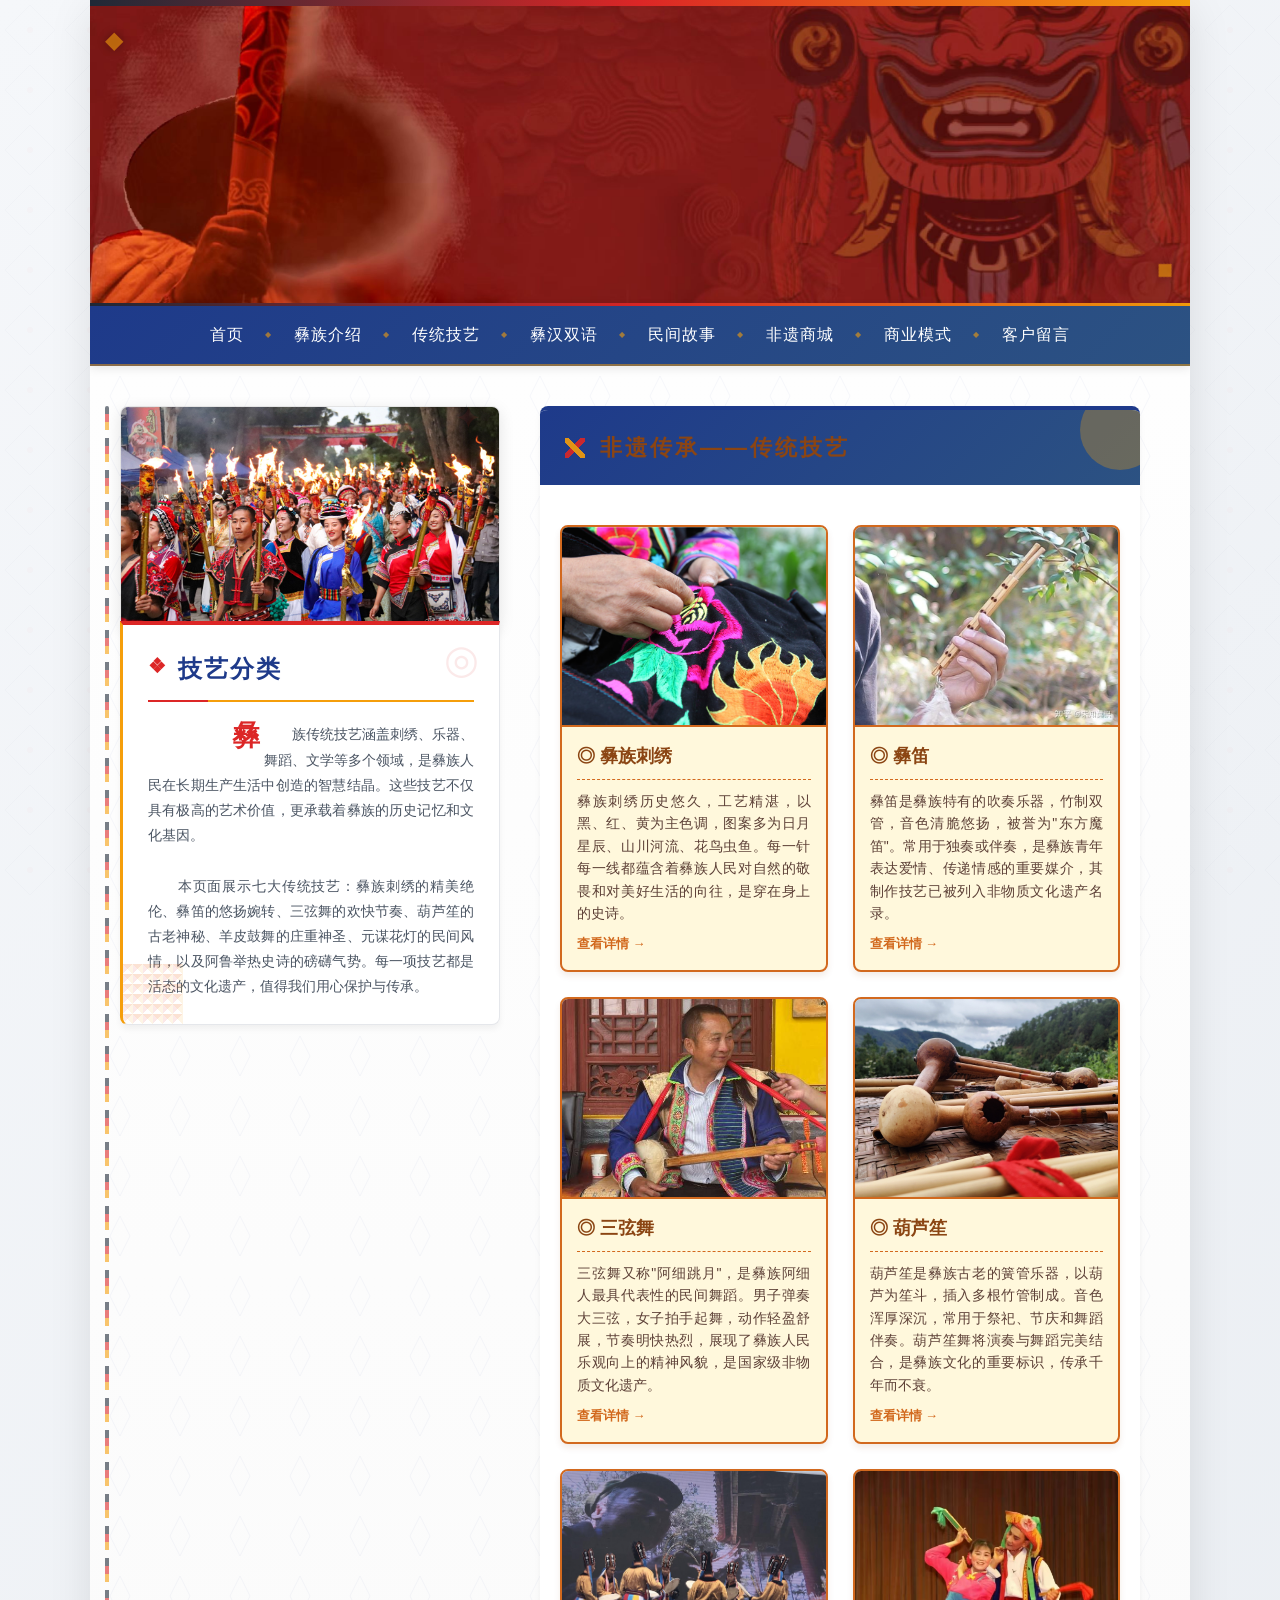
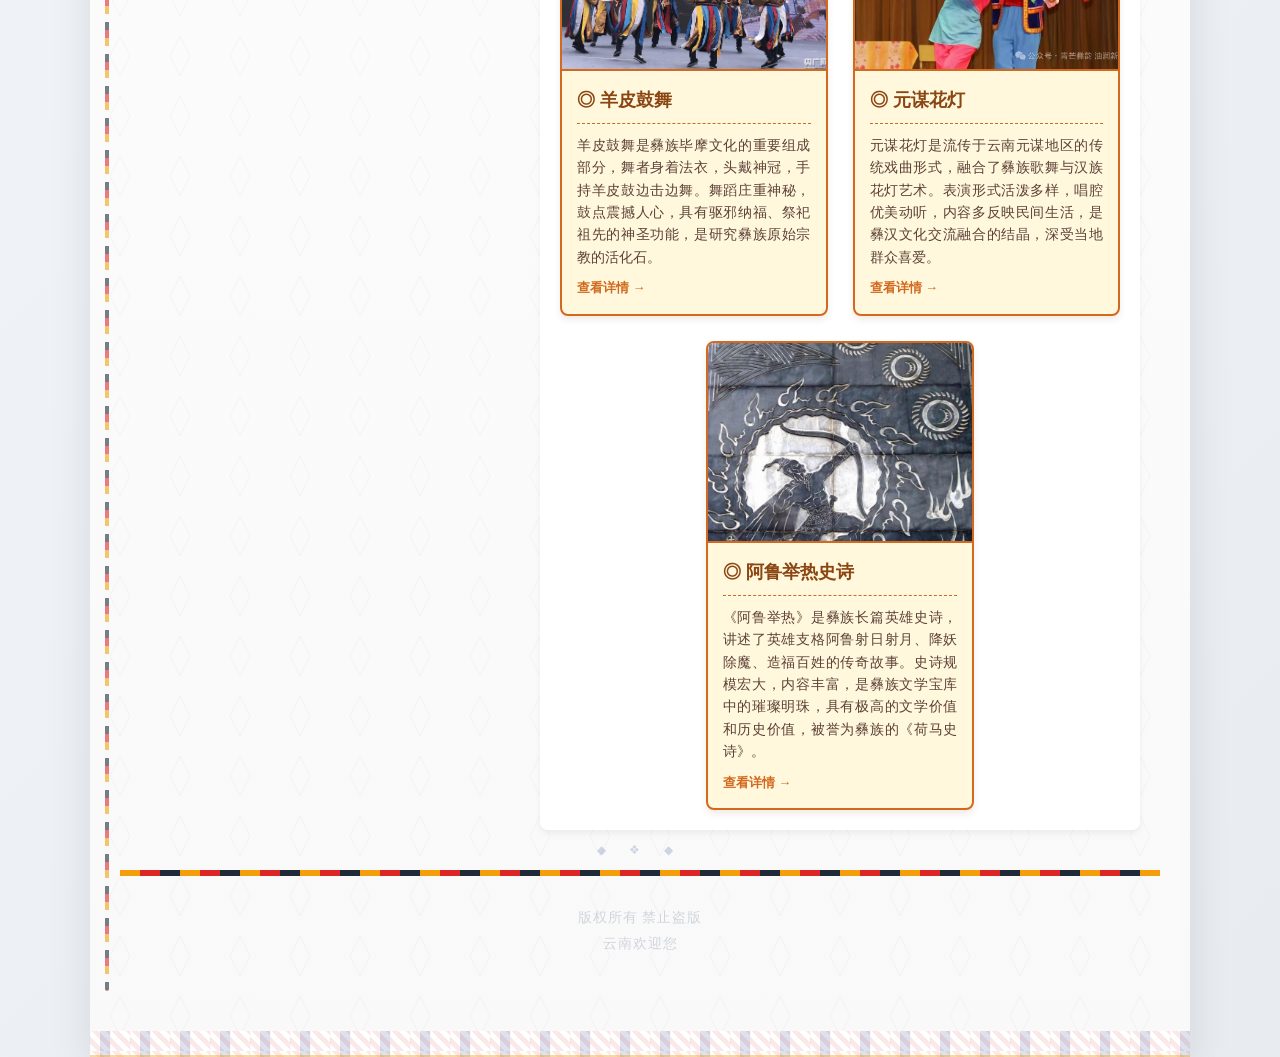
==== jiyi.html @ eeddff37 "Add files via upload" ====
<!DOCTYPE html PUBLIC "-//W3C//DTD XHTML 1.0 Transitional//EN" "http://www.w3.org/TR/xhtml1/DTD/xhtml1-transitional.dtd">
<html xmlns="http://www.w3.org/1999/xhtml">
<head>
<meta http-equiv="Content-Type" content="text/html; charset=utf-8" />
<title>非遗传承——传统技艺</title>
<link rel="stylesheet" type="text/css" href="css/index.css" />
<style type="text/css">
/* 传统技艺专用样式 */
.craft-container {
    width: 100%;
    padding: 20px;
    box-sizing: border-box;
}

.craft-grid {
    display: grid;
    grid-template-columns: 1fr 1fr;
    gap: 25px;
    margin-top: 20px;
}

.craft-item {
    background: #FFF8DC;
    border: 2px solid #D2691E;
    border-radius: 8px;
    overflow: hidden;
    transition: all 0.3s ease;
    box-shadow: 0 4px 6px rgba(139, 69, 19, 0.1);
}

.craft-item:hover {
    transform: translateY(-5px);
    box-shadow: 0 8px 15px rgba(139, 69, 19, 0.2);
    border-color: #8B4513;
}

.craft-image {
    width: 100%;
    height: 200px;
    overflow: hidden;
    border-bottom: 2px solid #D2691E;
}

.craft-image img {
    width: 100%;
    height: 100%;
    object-fit: cover;
    transition: transform 0.3s ease;
}

.craft-item:hover .craft-image img {
    transform: scale(1.05);
}

.craft-content {
    padding: 15px;
}

.craft-title {
    color: #8B4513;
    font-size: 18px;
    font-weight: bold;
    margin-bottom: 10px;
    border-bottom: 1px dashed #D2691E;
    padding-bottom: 8px;
}

.craft-desc {
    color: #5D4037;
    font-size: 14px;
    line-height: 1.6;
    text-align: justify;
}

.craft-link {
    display: inline-block;
    margin-top: 10px;
    color: #D2691E;
    text-decoration: none;
    font-weight: bold;
    font-size: 13px;
}

.craft-link:hover {
    color: #8B4513;
    text-decoration: underline;
}

/* 响应式：小屏幕单列显示 */
@media (max-width: 768px) {
    .craft-grid {
        grid-template-columns: 1fr;
    }
}
</style>
</head>

<body>

<div class="page">
<div class="banner"><img src="images/banner.jpg" /></div>

  <div class="daohang">
        <p><a href="index.html">首页</a></p>
        <p><a href="jieshao.html">彝族介绍</a></p>
        <p><a href="jiyi.html">传统技艺</a></p>
        <p><a href="shuangyu.html">彝汉双语</a></p>
        <p><a href="gushi.html">民间故事</a></p>
        <p><a href="shangcheng.html">非遗商城</a></p>
        <p><a href="shangye.html">商业模式</a></p>
        <p><a href="liuyan.html">客户留言</a></p>
    </div>


<div class="content">

<div class="zuo">
<img src="images/zuo1.jpg" />
<div class="fangshi">
  <h1>技艺分类</h1>
  <p>　　彝族传统技艺涵盖刺绣、乐器、舞蹈、文学等多个领域，是彝族人民在长期生产生活中创造的智慧结晶。这些技艺不仅具有极高的艺术价值，更承载着彝族的历史记忆和文化基因。<br /><br />
  　　本页面展示七大传统技艺：彝族刺绣的精美绝伦、彝笛的悠扬婉转、三弦舞的欢快节奏、葫芦笙的古老神秘、羊皮鼓舞的庄重神圣、元谋花灯的民间风情，以及阿鲁举热史诗的磅礴气势。每一项技艺都是活态的文化遗产，值得我们用心保护与传承。<br />
  </p>
</div>
       
</div>


<div class="you">
<h2 style="color: #8B4513;">非遗传承——传统技艺</h2>

<div class="craft-container">
    <div class="craft-grid">
        
        <!-- 彝族刺绣 -->
        <div class="craft-item">
            <div class="craft-image">
                <img src="images/yixiu2.jpg" alt="彝族刺绣" />
            </div>
            <div class="craft-content">
                <div class="craft-title">◎ 彝族刺绣</div>
                <div class="craft-desc">
                    彝族刺绣历史悠久，工艺精湛，以黑、红、黄为主色调，图案多为日月星辰、山川河流、花鸟虫鱼。每一针每一线都蕴含着彝族人民对自然的敬畏和对美好生活的向往，是穿在身上的史诗。
                </div>
                <a href="yixiu.html" class="craft-link">查看详情 →</a>
            </div>
        </div>

        <!-- 彝笛 -->
        <div class="craft-item">
            <div class="craft-image">
                <img src="images/yidi2.jpg" alt="彝笛" />
            </div>
            <div class="craft-content">
                <div class="craft-title">◎ 彝笛</div>
                <div class="craft-desc">
                    彝笛是彝族特有的吹奏乐器，竹制双管，音色清脆悠扬，被誉为"东方魔笛"。常用于独奏或伴奏，是彝族青年表达爱情、传递情感的重要媒介，其制作技艺已被列入非物质文化遗产名录。
                </div>
                <a href="yidi.html" class="craft-link">查看详情 →</a>
            </div>
        </div>

        <!-- 三弦舞 -->
        <div class="craft-item">
            <div class="craft-image">
                <img src="images/sanxianwu.jpg" alt="三弦舞" />
            </div>
            <div class="craft-content">
                <div class="craft-title">◎ 三弦舞</div>
                <div class="craft-desc">
                    三弦舞又称"阿细跳月"，是彝族阿细人最具代表性的民间舞蹈。男子弹奏大三弦，女子拍手起舞，动作轻盈舒展，节奏明快热烈，展现了彝族人民乐观向上的精神风貌，是国家级非物质文化遗产。
                </div>
                <a href="sanxianwu.html" class="craft-link">查看详情 →</a>
            </div>
        </div>

        <!-- 葫芦笙 -->
        <div class="craft-item">
            <div class="craft-image">
                <img src="images/hulusheng2.jpg" alt="葫芦笙" />
            </div>
            <div class="craft-content">
                <div class="craft-title">◎ 葫芦笙</div>
                <div class="craft-desc">
                    葫芦笙是彝族古老的簧管乐器，以葫芦为笙斗，插入多根竹管制成。音色浑厚深沉，常用于祭祀、节庆和舞蹈伴奏。葫芦笙舞将演奏与舞蹈完美结合，是彝族文化的重要标识，传承千年而不衰。
                </div>
                <a href="hulusheng.html" class="craft-link">查看详情 →</a>
            </div>
        </div>

        <!-- 羊皮鼓舞 -->
        <div class="craft-item">
            <div class="craft-image">
                <img src="images/yangpiguwu2.jpg" alt="羊皮鼓舞" />
            </div>
            <div class="craft-content">
                <div class="craft-title">◎ 羊皮鼓舞</div>
                <div class="craft-desc">
                    羊皮鼓舞是彝族毕摩文化的重要组成部分，舞者身着法衣，头戴神冠，手持羊皮鼓边击边舞。舞蹈庄重神秘，鼓点震撼人心，具有驱邪纳福、祭祀祖先的神圣功能，是研究彝族原始宗教的活化石。
                </div>
                <a href="yangpiguwu.html" class="craft-link">查看详情 →</a>
            </div>
        </div>

        <!-- 元谋花灯 -->
        <div class="craft-item">
            <div class="craft-image">
                <img src="images/huadeng1.jpg" alt="元谋花灯" />
            </div>
            <div class="craft-content">
                <div class="craft-title">◎ 元谋花灯</div>
                <div class="craft-desc">
                    元谋花灯是流传于云南元谋地区的传统戏曲形式，融合了彝族歌舞与汉族花灯艺术。表演形式活泼多样，唱腔优美动听，内容多反映民间生活，是彝汉文化交流融合的结晶，深受当地群众喜爱。
                </div>
                <a href="huadeng.html" class="craft-link">查看详情 →</a>
            </div>
        </div>

        <!-- 阿鲁举热史诗 -->
        <div class="craft-item" style="grid-column: 1 / -1; max-width: 48%; margin: 0 auto;">
            <div class="craft-image">
                <img src="images/alujure2.jpg" alt="阿鲁举热史诗" />
            </div>
            <div class="craft-content">
                <div class="craft-title">◎ 阿鲁举热史诗</div>
                <div class="craft-desc">
                    《阿鲁举热》是彝族长篇英雄史诗，讲述了英雄支格阿鲁射日射月、降妖除魔、造福百姓的传奇故事。史诗规模宏大，内容丰富，是彝族文学宝库中的璀璨明珠，具有极高的文学价值和历史价值，被誉为彝族的《荷马史诗》。
                </div>
                <a href="alujure.html" class="craft-link">查看详情 →</a>
            </div>
        </div>

    </div>
</div>

</div>


<div class="clearit"></div>

<div class="foot"><p>版权所有 禁止盗版  <br />云南欢迎您</p></div>


</div>




</div>
</body>
</html>
---- css/index.css ----
@charset "utf-8";

/* ==================== 基础重置与字体 ==================== */
* {
    margin: 0;
    padding: 0;
    box-sizing: border-box;
}

body {
    font-family: "Microsoft YaHei", "SimSun", "PingFang SC", sans-serif;
    background: linear-gradient(135deg, #f5f7fa 0%, #e8ecf1 100%);
    color: #333;
    line-height: 1.6;
}

/* ==================== 页面容器 ==================== */
.page {
    width: 1100px;
    margin: 0 auto;
    background: #fff;
    box-shadow: 0 10px 40px rgba(0,0,0,0.1);
    min-height: 100vh;
    position: relative;
    overflow: hidden;
    /* 添加纸质纹理 */
    background-image: 
        linear-gradient(90deg, rgba(0,0,0,0.02) 1px, transparent 1px),
        linear-gradient(rgba(0,0,0,0.02) 1px, transparent 1px);
    background-size: 20px 20px, 20px 20px;
    background-position: center center;
}

/* 顶部三色装饰线 - 彝族黑、红、黄三色文化 */
.page::before {
    content: "";
    display: block;
    height: 6px;
    background: linear-gradient(90deg, #1f2937 0%, #dc2626 50%, #f59e0b 100%);
    width: 100%;
    position: relative;
}

/* 顶部装饰线下方添加彝族刺绣风格几何纹 */
.page::after {
    content: "";
    display: block;
    height: 24px;
    background: 
        repeating-linear-gradient(
            90deg,
            transparent 0px,
            transparent 10px,
            rgba(30, 58, 138, 0.15) 10px,
            rgba(30, 58, 138, 0.15) 20px,
            transparent 20px,
            transparent 30px
        ),
        repeating-linear-gradient(
            45deg,
            transparent 0px,
            transparent 5px,
            rgba(220, 38, 38, 0.1) 5px,
            rgba(220, 38, 38, 0.1) 10px
        );
    background-size: 40px 24px, 20px 20px;
    border-bottom: 2px solid rgba(245, 158, 11, 0.4);
}

/* ==================== 横幅区域 ==================== */
.banner {
    width: 100%;
    height: 300px;
    overflow: hidden;
    position: relative;
    border-bottom: 3px solid transparent;
    border-image: linear-gradient(90deg, #1f2937, #dc2626, #f59e0b) 1;
}

.banner img {
    width: 100%;
    height: 100%;
    object-fit: cover;
    transition: transform 0.5s ease;
}

.banner:hover img {
    transform: scale(1.02);
}

/* 横幅装饰角 - 彝族八角纹简版 */
.banner::before,
.banner::after {
    content: "◆";
    position: absolute;
    color: rgba(245, 158, 11, 0.6);
    font-size: 24px;
    z-index: 10;
    text-shadow: 0 0 10px rgba(0,0,0,0.3);
}

.banner::before {
    top: 15px;
    left: 15px;
}

.banner::after {
    bottom: 15px;
    right: 15px;
    transform: rotate(45deg);
}

/* ==================== 导航栏 ==================== */
.daohang {
    background: linear-gradient(135deg, #1e3a8a 0%, #2c5282 100%);
    padding: 0;
    box-shadow: 0 2px 10px rgba(0,0,0,0.1);
    position: sticky;
    top: 0;
    z-index: 100;
    display: flex;
    justify-content: center;
    align-items: center;
    height: 60px;
    /* 添加底部刺绣感边框 - 彝族黄 */
    border-bottom: 2px solid rgba(245, 158, 11, 0.5);
}

.daohang p {
    display: inline-block;
    margin: 0;
    position: relative;
}

.daohang a {
    display: block;
    color: #fff;
    text-decoration: none;
    padding: 0 25px;
    height: 60px;
    line-height: 60px;
    font-size: 16px;
    font-weight: 500;
    letter-spacing: 1px;
    transition: all 0.3s ease;
    position: relative;
    overflow: hidden;
}

/* 导航hover效果 - 金色滑入 */
.daohang a::before {
    content: "";
    position: absolute;
    bottom: 0;
    left: 0;
    width: 100%;
    height: 0;
    background: rgba(245, 158, 11, 0.9);
    transition: height 0.3s ease;
    z-index: -1;
}

/* 彝族火焰纹渐变扫过效果 */
.daohang a::after {
    content: "";
    position: absolute;
    top: 0;
    left: -100%;
    width: 100%;
    height: 100%;
    background: linear-gradient(
        90deg,
        transparent,
        rgba(245, 158, 11, 0.3),
        transparent
    );
    transition: left 0.5s;
    z-index: -1;
}

.daohang a:hover {
    color: #fff;
    transform: translateY(-2px);
}

.daohang a:hover::before {
    height: 100%;
}

.daohang a:hover::after {
    left: 100%;
}

/* 导航项分隔 - 彝族风格棱形 */
.daohang p:not(:last-child)::after {
    content: "◆";
    color: rgba(245, 158, 11, 0.6);
    font-size: 8px;
    position: absolute;
    right: -2px;
    top: 50%;
    transform: translateY(-50%);
}

/* ==================== 内容区域 ==================== */
.content {
    padding: 40px 30px;
    overflow: hidden;
    background: 
        url('data:image/svg+xml,<svg xmlns="http://www.w3.org/2000/svg" width="60" height="60" opacity="0.04"><path d="M30 10 L40 30 L30 50 L20 30 Z" fill="none" stroke="%231e3a8a" stroke-width="1"/></svg>'),
        linear-gradient(to bottom, #fefefe 0%, #f9f9f9 100%);
    background-size: 60px 60px, 100% 100%;
    position: relative;
}

/* 内容区侧边装饰线 - 彝族三色条纹（黑红黄） */
.content::before {
    content: "";
    position: absolute;
    left: 15px;
    top: 40px;
    bottom: 40px;
    width: 4px;
    background: repeating-linear-gradient(
        180deg,
        #1f2937 0px,    /* 彝族黑 */
        #1f2937 8px,
        #dc2626 8px,    /* 彝族红 */
        #dc2626 16px,
        #f59e0b 16px,   /* 彝族黄 */
        #f59e0b 24px,
        transparent 24px,
        transparent 32px
    );
    opacity: 0.6;
    border-radius: 2px;
}

/* ==================== 左侧栏 ==================== */
.zuo {
    width: 380px;
    float: left;
    margin-right: 40px;
    position: relative;
}

/* 彝族八角花装饰（银饰风格） */
.zuo::before {
    content: "✦";
    position: absolute;
    top: -15px;
    right: 20px;
    font-size: 32px;
    color: rgba(31, 41, 55, 0.15);
    font-family: serif;
    z-index: 10;
    text-shadow: 2px 2px 0 rgba(220, 38, 38, 0.1);
}

.zuo img {
    width: 100%;
    height: 220px;
    object-fit: cover;
    border-radius: 8px 8px 0 0;
    box-shadow: 0 4px 15px rgba(0,0,0,0.1);
    display: block;
    border: 1px solid rgba(0,0,0,0.1);
    border-bottom: none;
}

.fangshi {
    background: #fff;
    border: 1px solid #e5e7eb;
    border-top: 4px solid #dc2626;
    border-radius: 0 0 8px 8px;
    padding: 25px;
    margin-top: -5px;
    box-shadow: 0 4px 6px rgba(0,0,0,0.05);
    position: relative;
    /* 添加左侧民族色彩条 */
    border-left: 3px solid #f59e0b;
}

/* 右上角装饰 - 蜡染圆点 */
.fangshi::before {
    content: "◎";
    position: absolute;
    top: 15px;
    right: 20px;
    font-size: 40px;
    color: rgba(220, 38, 38, 0.1);
    font-family: serif;
    line-height: 1;
}

/* 彝族漆器纹样角落（左下角三角形几何纹） */
.fangshi::after {
    content: "";
    position: absolute;
    bottom: 0;
    left: 0;
    width: 60px;
    height: 60px;
    background: 
        linear-gradient(45deg, transparent 50%, rgba(245, 158, 11, 0.1) 50%),
        linear-gradient(-45deg, transparent 50%, rgba(220, 38, 38, 0.1) 50%);
    background-size: 10px 10px;
    border-radius: 0 0 0 8px;
    pointer-events: none;
}

.fangshi h1 {
    font-size: 24px;
    color: #1e3a8a;
    margin-bottom: 20px;
    padding-bottom: 12px;
    border-bottom: 2px solid #f59e0b;
    font-weight: 700;
    letter-spacing: 2px;
    position: relative;
    /* 标题前添加民族符号 */
    padding-left: 30px;
}

.fangshi h1::before {
    content: "❖";
    position: absolute;
    left: 0;
    color: #dc2626;
    font-size: 20px;
}

.fangshi h1::after {
    content: "";
    position: absolute;
    bottom: -2px;
    left: 0;
    width: 60px;
    height: 2px;
    background: #dc2626;
}

.fangshi p {
    font-size: 14px;
    line-height: 1.8;
    color: #4b5563;
    text-align: justify;
    text-indent: 2em;
    position: relative;
}

/* 段落首字下沉效果 - 古书风格 */
.fangshi p::first-letter {
    font-size: 2em;
    color: #dc2626;
    font-weight: bold;
    float: left;
    line-height: 1;
    margin-right: 4px;
    font-family: "SimSun", serif;
}

/* ==================== 右侧栏 ==================== */
.you {
    width: 600px;
    float: left;
    background: #fff;
    border-radius: 8px;
    box-shadow: 0 4px 6px rgba(0,0,0,0.05);
    overflow: hidden;
    position: relative;
    /* 添加顶部装饰边 */
    border-top: 4px solid #1e3a8a;
}

.you h2 {
    background: linear-gradient(135deg, #1e3a8a 0%, #2c5282 100%);
    color: #fff;
    padding: 20px 30px;
    font-size: 22px;
    margin: 0;
    font-weight: 600;
    letter-spacing: 3px;
    position: relative;
    overflow: hidden;
    /* 标题前加民族图标 - 彝族虎纹抽象 */
    padding-left: 60px;
}

/* 标题装饰 - 彝族虎纹/火焰纹简意（几何交叉） */
.you h2::before {
    content: "";
    position: absolute;
    left: 25px;
    top: 50%;
    transform: translateY(-50%);
    width: 20px;
    height: 20px;
    background: 
        linear-gradient(45deg, transparent 40%, #f59e0b 40%, #f59e0b 60%, transparent 60%),
        linear-gradient(-45deg, transparent 40%, #dc2626 40%, #dc2626 60%, transparent 60%);
    opacity: 0.9;
}

.you h2::after {
    content: "";
    position: absolute;
    right: -20px;
    top: -20px;
    width: 80px;
    height: 80px;
    background: rgba(245, 158, 11, 0.3);
    border-radius: 50%;
}

.neirong {
    padding: 30px;
    background: linear-gradient(to bottom, #fff 0%, #fafaf9 100%);
    position: relative;
}

/* 列表区域背景添加淡淡的几何纹 */
.neirong::before {
    content: "";
    position: absolute;
    top: 20px;
    right: 20px;
    width: 100px;
    height: 100px;
    background: url('data:image/svg+xml,<svg xmlns="http://www.w3.org/2000/svg" viewBox="0 0 100 100" opacity="0.03"><path d="M50 10 L90 50 L50 90 L10 50 Z" fill="none" stroke="%23dc2626" stroke-width="2"/></svg>');
    pointer-events: none;
}

.neirong ul {
    list-style: none;
    padding: 0;
}

.neirong li {
    padding: 12px 0;
    border-bottom: 1px dashed #d1d5db;
    color: #374151;
    font-size: 15px;
    position: relative;
    padding-left: 32px;
    transition: all 0.3s ease;
}

/* 列表标记改为民族风格的圆点 */
.neirong li::before {
    content: "●";
    position: absolute;
    left: 0;
    color: #f59e0b;
    font-size: 8px;
    top: 50%;
    transform: translateY(-50%);
    transition: all 0.3s ease;
}

/* 奇数项用红色点缀 */
.neirong li:nth-child(odd)::before {
    color: #dc2626;
}

/* 彝族火焰色渐变hover效果 */
.neirong li:hover {
    color: #1e3a8a;
    padding-left: 36px;
    background: linear-gradient(
        90deg,
        rgba(220, 38, 38, 0.05) 0%,
        rgba(245, 158, 11, 0.05) 50%,
        transparent 100%
    );
    border-bottom-color: #f59e0b;
    border-left: 3px solid #dc2626;
}

.neirong li:hover::before {
    color: #dc2626;
    transform: translateY(-50%) scale(1.5);
}

/* 图片样式 - 添加彝族三色刺绣边框 */
.neirong li img {
    width: 100%;
    height: auto;
    border-radius: 6px;
    margin: 15px 0;
    box-shadow: 0 4px 12px rgba(0,0,0,0.15);
    transition: all 0.3s ease;
    /* 彝族三色边框效果 */
    border: 2px solid transparent;
    border-image: linear-gradient(
        45deg,
        #1f2937 0%,
        #dc2626 50%,
        #f59e0b 100%
    ) 1;
    padding: 5px;
    background: #fff;
}

.neirong li img:hover {
    transform: scale(1.02) rotate(1deg);
    box-shadow: 0 8px 20px rgba(0,0,0,0.2);
    border-color: #f59e0b;
    border-image: linear-gradient(
        45deg,
        #f59e0b 0%,
        #dc2626 50%,
        #1f2937 100%
    ) 1;
}

/* ==================== 清除浮动 ==================== */
.clearit {
    clear: both;
    height: 40px;
    position: relative;
}

/* 清除浮动处的装饰分隔 */
.clearit::before {
    content: "◆ ❖ ◆";
    display: block;
    text-align: center;
    color: rgba(30, 58, 138, 0.2);
    font-size: 12px;
    letter-spacing: 10px;
    line-height: 40px;
}

/* ==================== 页脚 ==================== */
.foot {
    background: linear-gradient(135deg, #1f2937 0%, #111827 100%);
    color: #fff;
    text-align: center;
    padding: 35px 30px;
    margin-top: 0;
    position: relative;
    /* 添加民族图案底纹 */
    background-image: url('data:image/svg+xml,<svg xmlns="http://www.w3.org/2000/svg" width="40" height="40" opacity="0.05"><rect x="10" y="10" width="20" height="20" fill="none" stroke="%23ffffff" stroke-width="1"/></svg>');
}

/* 彝族回纹装饰线（黑红黄三色交替） */
.foot::before {
    content: "";
    display: block;
    height: 6px;
    background: 
        repeating-linear-gradient(
            90deg,
            #f59e0b 0px,
            #f59e0b 20px,
            #dc2626 20px,
            #dc2626 40px,
            #1f2937 40px,
            #1f2937 60px
        ),
        linear-gradient(90deg, #f59e0b, #dc2626, #1f2937, #dc2626, #f59e0b);
    background-size: 60px 100%, 100% 100%;
    position: absolute;
    top: 0;
    left: 0;
    right: 0;
}

/* 页脚装饰文字 */
.foot::after {
    content: "彩云之南";
    position: absolute;
    bottom: 10px;
    right: 20px;
    font-size: 12px;
    color: rgba(255,255,255,0.1);
    font-style: italic;
    letter-spacing: 4px;
}

.foot p {
    margin: 0;
    font-size: 14px;
    line-height: 1.8;
    color: #d1d5db;
    letter-spacing: 1px;
    position: relative;
}

/* ==================== 响应式优化 ==================== */
@media (max-width: 1120px) {
    .page {
        width: 95%;
        margin: 20px auto;
    }
    
    .zuo, .you {
        width: 100%;
        float: none;
        margin-right: 0;
        margin-bottom: 30px;
    }
    
    .daohang {
        flex-wrap: wrap;
        height: auto;
    }
    
    .daohang a {
        height: 50px;
        line-height: 50px;
        padding: 0 15px;
        font-size: 14px;
    }
    
    .content::before {
        display: none;
    }
}

/* ==================== 装饰性元素 ==================== */
/* 全局背景添加淡淡的彝绣几何纹理（八角花简化） */
body::before {
    content: "";
    position: fixed;
    top: 0;
    left: 0;
    width: 100%;
    height: 100%;
    background-image: 
        url('data:image/svg+xml,<svg xmlns="http://www.w3.org/2000/svg" width="60" height="60" opacity="0.02"><path d="M30 5 L55 30 L30 55 L5 30 Z" fill="none" stroke="%231f2937" stroke-width="1"/><circle cx="30" cy="30" r="3" fill="%23dc2626"/></svg>');
    pointer-events: none;
    z-index: -1;
}

/* 选中文字的颜色 - 彝族金 */
::selection {
    background: rgba(245, 158, 11, 0.3);
    color: #1e3a8a;
}

/* 滚动条美化 - 彝族三色 */
::-webkit-scrollbar {
    width: 10px;
}

::-webkit-scrollbar-track {
    background: #f1f1f1;
}

::-webkit-scrollbar-thumb {
    background: linear-gradient(180deg, #1f2937, #dc2626, #f59e0b);
    border-radius: 5px;
}

::-webkit-scrollbar-thumb:hover {
    background: linear-gradient(180deg, #f59e0b, #dc2626, #1f2937);
}
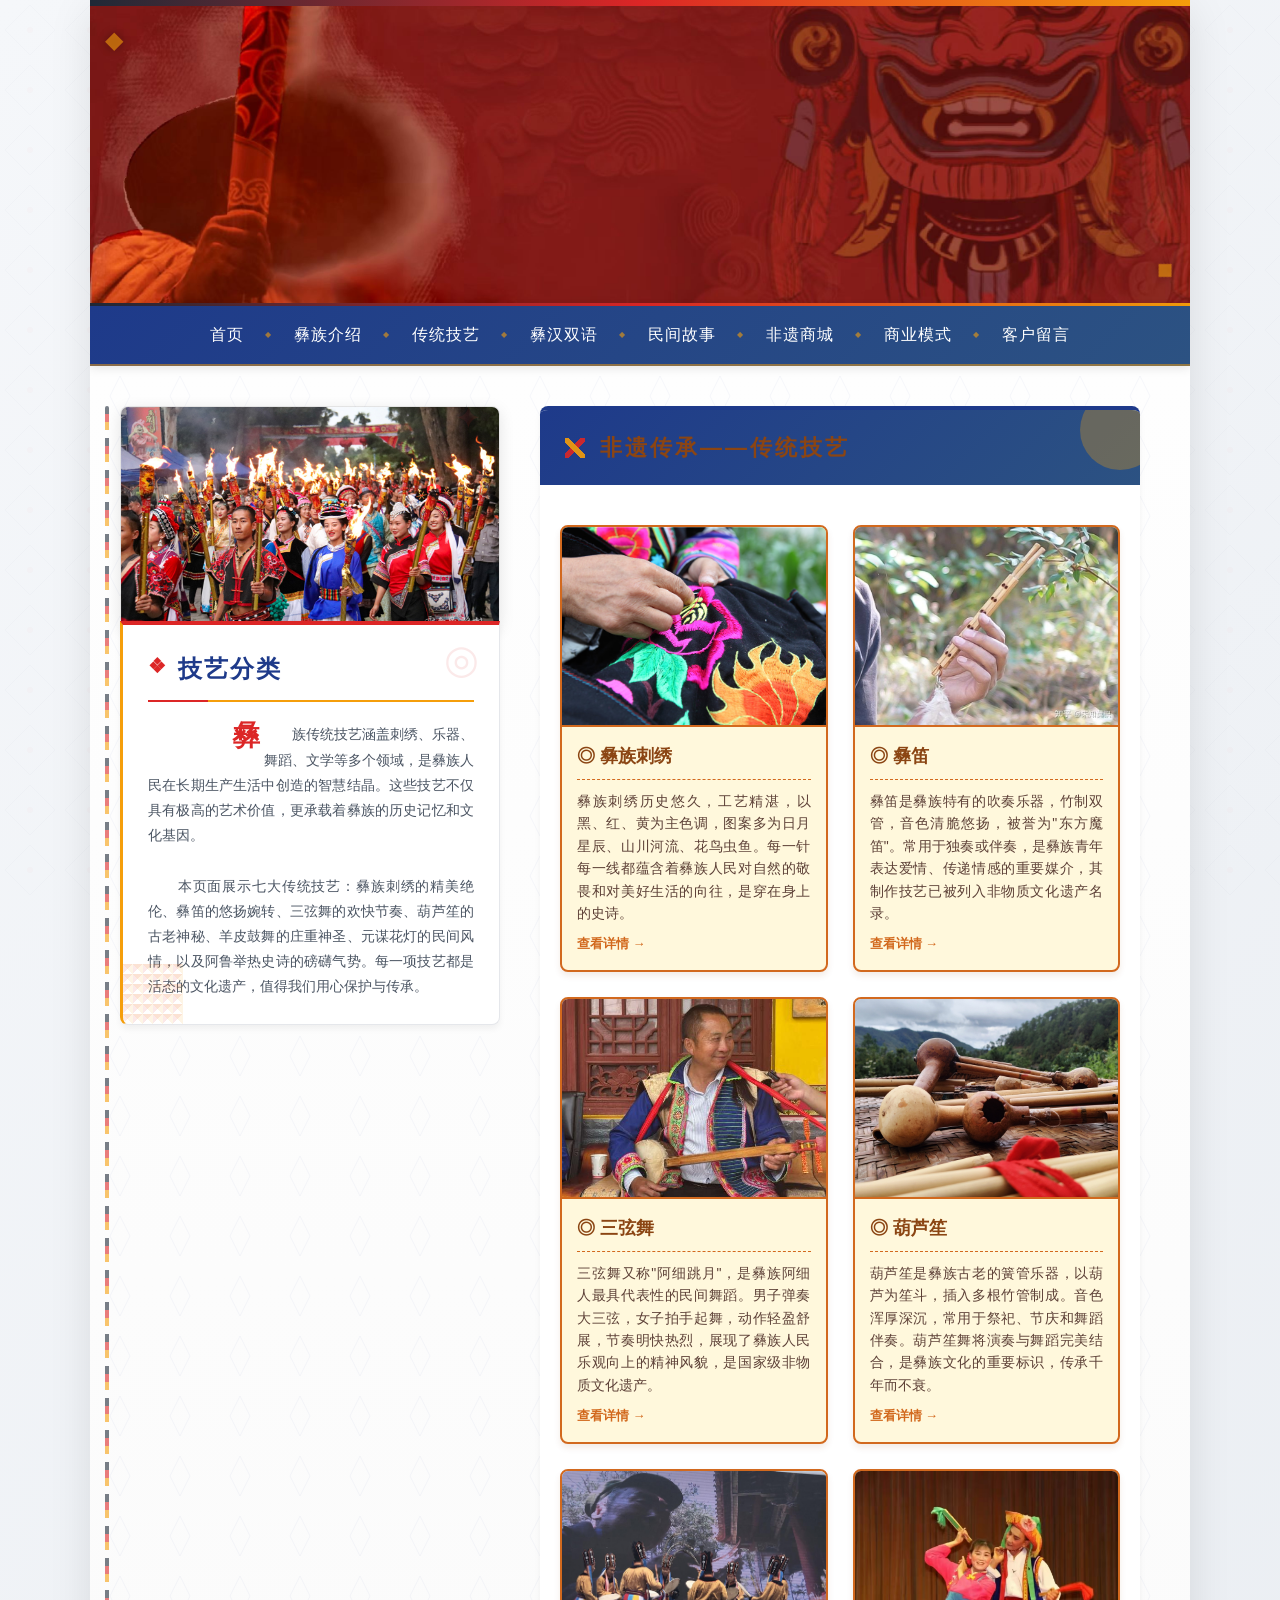
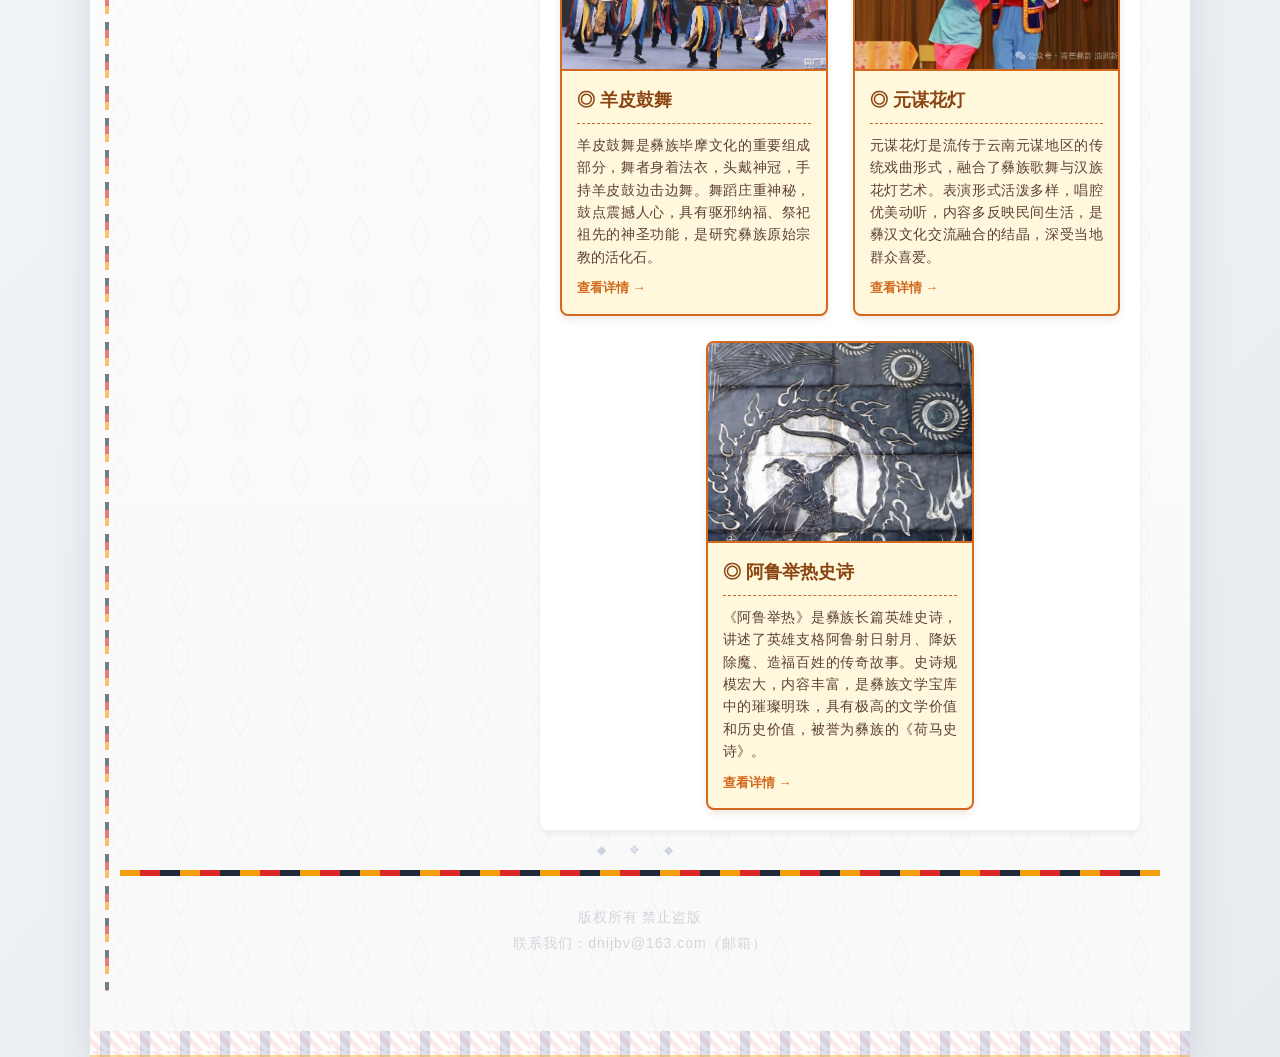
==== commit aa8ff695: "Fix HTML encoding issues in jiyi.html" ====
--- a/jiyi.html
+++ b/jiyi.html
@@ -238,7 +238,7 @@
 
 <div class="clearit"></div>
 
-<div class="foot"><p>版权所有 禁止盗版  <br />云南欢迎您</p></div>
+<div class="foot"><p>版权所有 禁止盗版  <br />联系我们：dnijbv@163.com（邮箱）</p></div>
 
 
 </div>
@@ -248,4 +248,5 @@
 
 </div>
 </body>
-</html>+
+</html>
